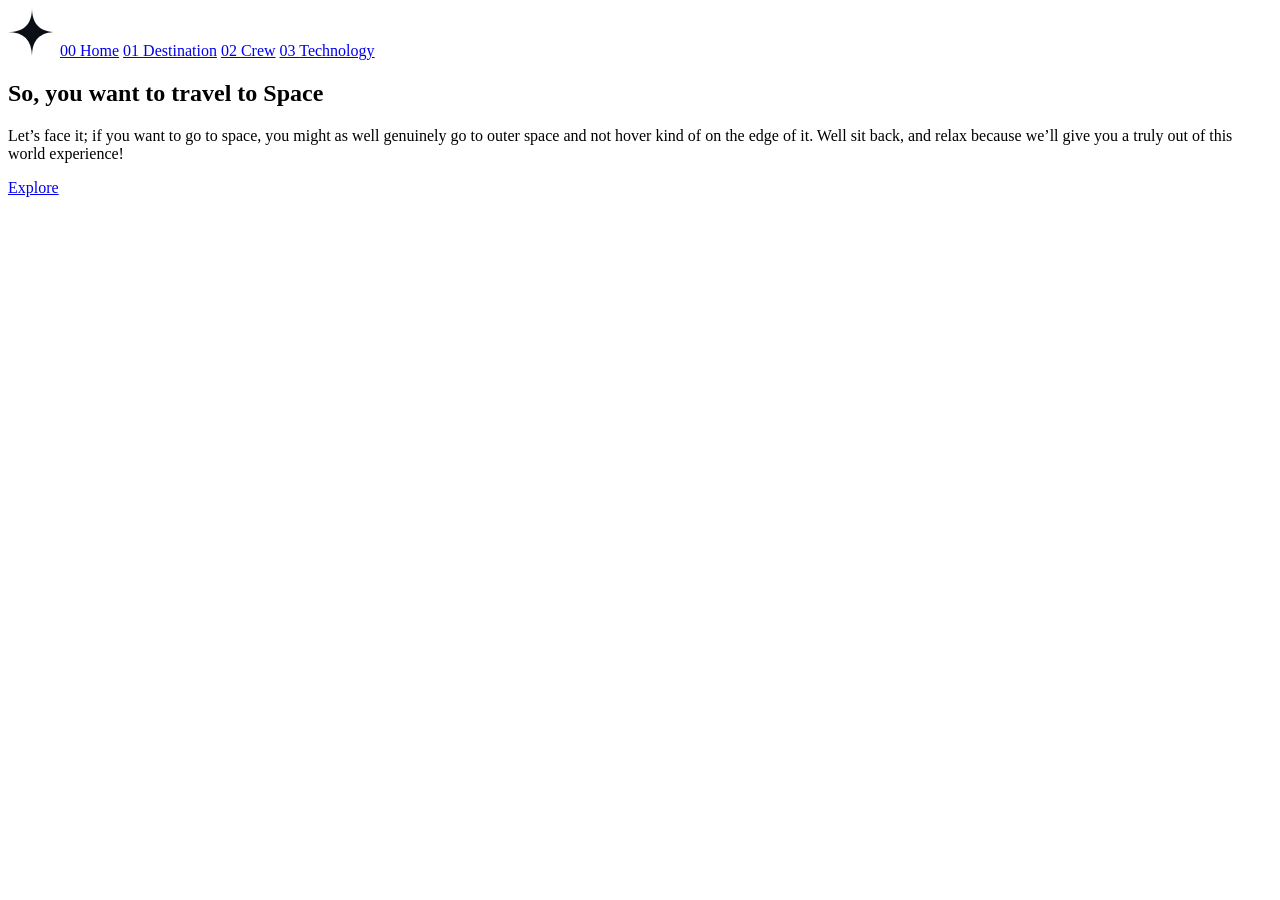
==== index.html @ 01c4b9cb "Initial commit" ====
<!DOCTYPE html>
<html lang="fr">

<head>
    <meta charset="UTF-8">
    <meta name="viewport" content="width=device-width, initial-scale=1.0">
    <title>Space</title>
    <link rel="stylesheet" href="style.css">
</head>

<body>

    <section>

        <nav>
            <a href="index.html"><img src="Assets/space-tourism-website-main/starter-code/assets/shared/logo.svg"
                    alt=""></a>

            <a href="index.html"><span>00 </span>Home</a>
            <a href="page2.html"><span>01 </span>Destination</a>
            <a href="page3.html"><span>02 </span>Crew</a>
            <a href="page4.html"><span>03 </span>Technology</a>
        </nav>

    </section>

    <section>
        
        <div>
            <h1>So, you want to travel to <span>Space</span></h1>
            <p>Let’s face it; if you want to go to space, you might as well genuinely go to outer space and not hover
                kind
                of on the edge of it. Well sit back, and relax because we’ll give you a truly out of this world
                experience!
            </p>

        </div>

    </section>

    <a href="page2.html">Explore</a>

</body>

</html>
---- style.css ----
body {
    
}
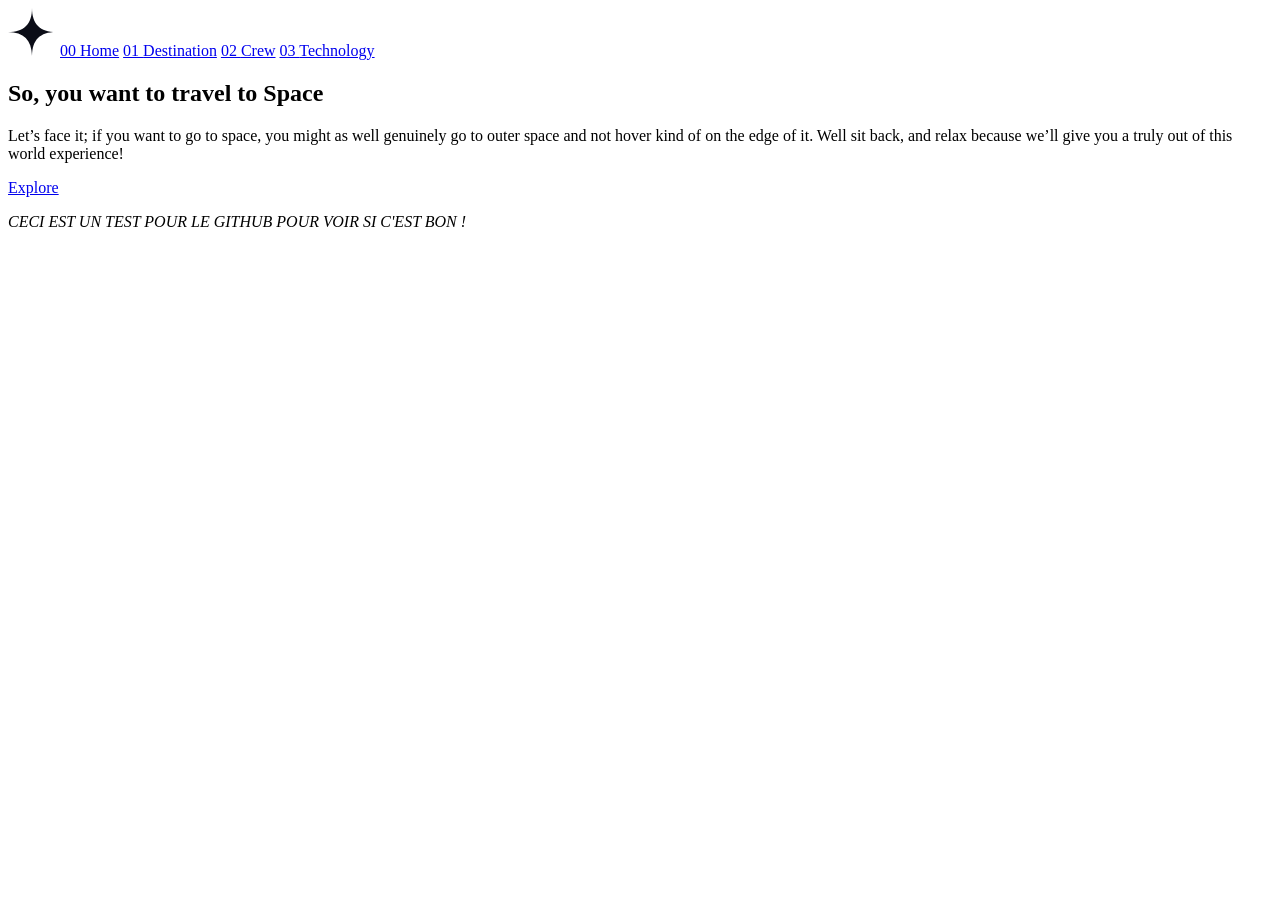
==== commit f329a868: "Test commit" ====
--- a/index.html
+++ b/index.html
@@ -40,6 +40,8 @@
 
     <a href="page2.html">Explore</a>
 
+    <p><em>CECI EST UN TEST POUR LE GITHUB POUR VOIR SI C'EST BON !</em></p>
+
 </body>
 
 </html>
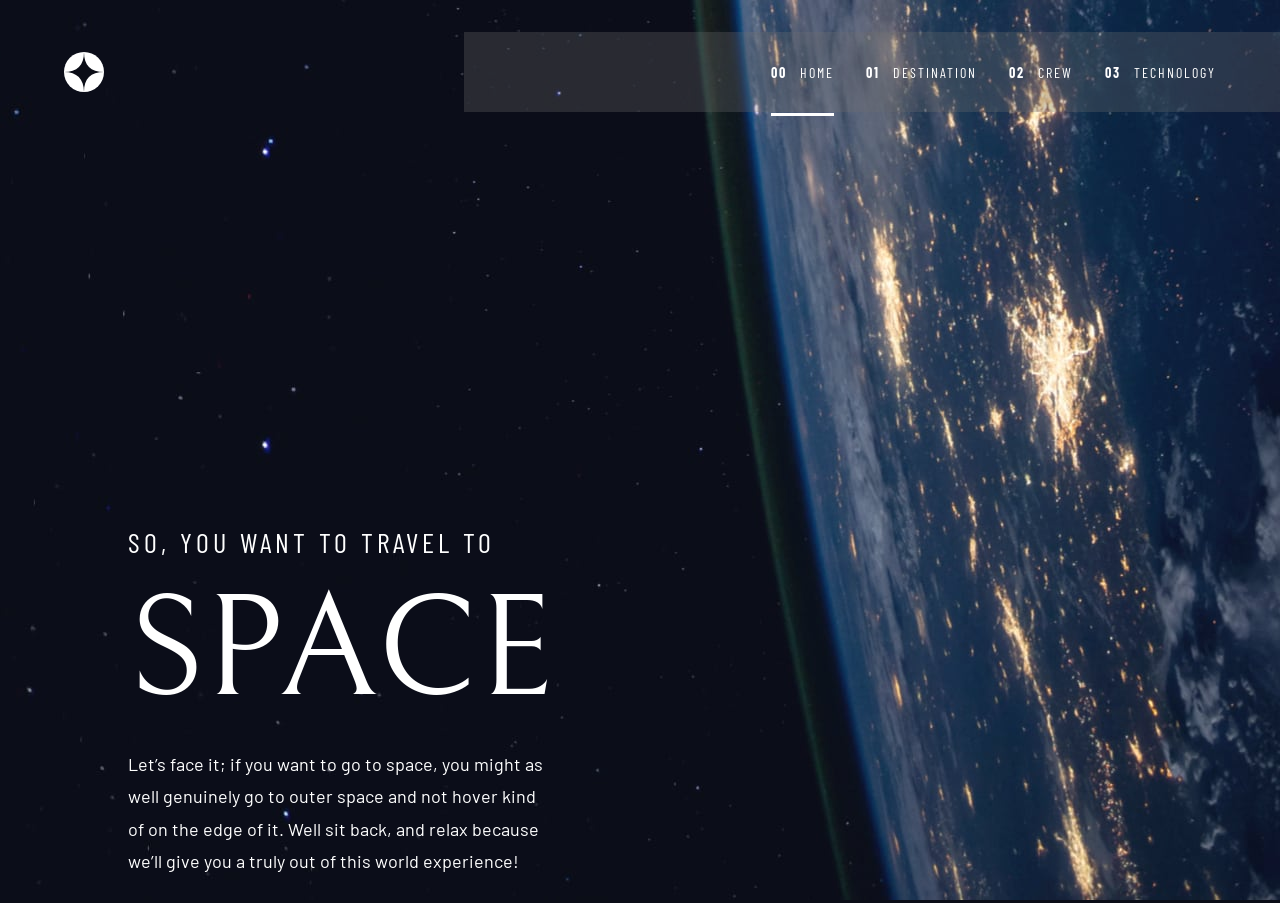
==== commit c2686731: "Finish Desktop" ====
--- a/index.html
+++ b/index.html
@@ -5,42 +5,47 @@
     <meta charset="UTF-8">
     <meta name="viewport" content="width=device-width, initial-scale=1.0">
     <title>Space</title>
-    <link rel="stylesheet" href="style.css">
+    <link rel="stylesheet" href="Assets/css/reset.css">
+    <link rel="stylesheet" href="Assets/css/style.css">
+    <link rel="preconnect" href="https://fonts.googleapis.com">
+    <link rel="preconnect" href="https://fonts.gstatic.com" crossorigin>
+    <link
+        href="https://fonts.googleapis.com/css2?family=Barlow+Condensed:ital,wght@0,100;0,200;0,300;0,400;0,500;0,600;0,700;0,800;0,900;1,100;1,200;1,300;1,400;1,500;1,600;1,700;1,800;1,900&family=Barlow:ital,wght@0,100;0,200;0,300;0,400;0,500;0,600;0,700;0,800;0,900;1,100;1,200;1,300;1,400;1,500;1,600;1,700;1,800;1,900&family=Bellefair&display=swap"
+        rel="stylesheet">
 </head>
 
-<body>
+<body class="home">
 
-    <section>
+    <header>
+        <nav class="main-nav">
+            <a href="index.html" class="logo"><img
+                    src="Assets/space-tourism/space-tourism-website-main/starter-code/assets/shared/logo.svg"
+                    alt="Logo Space Tourism"></a>
 
-        <nav>
-            <a href="index.html"><img src="Assets/space-tourism-website-main/starter-code/assets/shared/logo.svg"
-                    alt=""></a>
+            <ul class="nav-menu">
+                <li><a href="index.html" class="active"><span>00 </span>Home</a></li>
+                <li><a href="destination-moon.html"><span>01 </span>Destination</a></li>
+                <li><a href="crew-douglas.html"><span>02 </span>Crew</a></li>
+                <li><a href="technology-launch.html"><span>03 </span>Technology</a></li>
+            </ul>
+        </nav>
+    </header>
 
-            <a href="index.html"><span>00 </span>Home</a>
-            <a href="page2.html"><span>01 </span>Destination</a>
-            <a href="page3.html"><span>02 </span>Crew</a>
-            <a href="page4.html"><span>03 </span>Technology</a>
-        </nav>
+    <main class="home-main">
+        <section class="home-intro">
+            <div class="home-text">
+                <p>So, you want to travel to</p>
+                <h1>Space</h1>
+                <p>Let’s face it; if you want to go to space, you might as well genuinely go to outer space and not
+                    hover kind of on the edge of it. Well sit back, and relax because we’ll give you a truly out of this
+                    world experience!
+                </p>
+            </div>
 
-    </section>
+            <a href="destination-moon.html" class="explore-btn">Explore</a>
+        </section>
+    </main>
 
-    <section>
-        
-        <div>
-            <h1>So, you want to travel to <span>Space</span></h1>
-            <p>Let’s face it; if you want to go to space, you might as well genuinely go to outer space and not hover
-                kind
-                of on the edge of it. Well sit back, and relax because we’ll give you a truly out of this world
-                experience!
-            </p>
-
-        </div>
-
-    </section>
-
-    <a href="page2.html">Explore</a>
-
-    <p><em>CECI EST UN TEST POUR LE GITHUB POUR VOIR SI C'EST BON !</em></p>
 
 </body>
 
--- a/Assets/css/style.css
+++ b/Assets/css/style.css
@@ -0,0 +1,421 @@
+:root {
+    --color-dark: #0b0d17;
+    --color-light: #d0d6f9;
+    --color-white: #ffffff;
+}
+
+body {
+    min-height: 100vh;
+    background-color: var(--color-dark);
+    color: var(--color-white);
+    font-family: "Barlow", sans-serif;
+}
+
+img {
+    display: block;
+    max-width: 100%;
+}
+
+a {
+    color: inherit;
+    text-decoration: none;
+}
+
+ul {
+    list-style: none;
+}
+
+.home {
+    min-height: 100vh;
+    background-image: url("../space-tourism/space-tourism-website-main/starter-code/assets/home/background-home-desktop.jpg");
+    background-repeat: no-repeat;
+    background-size: cover;
+    background-position: center;
+}
+
+header {
+    padding-top: 2rem;
+}
+
+.main-nav {
+    display: flex;
+    align-items: center;
+    justify-content: space-between;
+}
+
+.logo img {
+    width: 40px;
+    height: 40px;
+    margin-left: 64px;
+}
+
+.nav-menu {
+    display: flex;
+    justify-content: flex-end;
+    align-items: center;
+    padding: 2rem 4rem 2rem 3rem;
+    background: rgba(110, 110, 110, 0.3);
+    gap: 2rem;
+    font-family: "Barlow Condensed", sans-serif;
+    font-size: 16px;
+    width: 704px;
+}
+
+.nav-menu a {
+    font-size: 0.875rem;
+    text-transform: uppercase;
+    letter-spacing: 2px;
+}
+
+.nav-menu a span {
+    font-weight: 700;
+    margin-right: 0.5rem;
+}
+
+.nav-menu a.active {
+    padding-bottom: 2rem;
+    border-bottom: 3px solid white;
+}
+
+.home-main {
+    padding: 26rem 8rem 0;
+}
+
+.home-intro {
+    display: flex;
+    justify-content: flex-start;
+    align-items: center;
+    gap: 48rem;
+}
+
+.home-text {
+    width: 450px;
+}
+
+.home-text p:first-child {
+    font-family: "Barlow Condensed", sans-serif;
+    font-size: 28px;
+    margin-bottom: 1.5rem;
+    letter-spacing: 4px;
+    text-transform: uppercase;
+}
+
+.home-text p:last-child {
+    font-family: "Barlow", sans-serif;
+    font-size: 18px;
+    line-height: 1.8;
+}
+
+.home-text h1 {
+    font-family: "Bellefair", serif;
+    font-size: 144px;
+    font-weight: 400;
+    text-transform: uppercase;
+    margin: 0 0 24px 0;
+}
+
+.explore-btn {
+    display: flex;
+    justify-content: center;
+    align-items: center;
+    width: 272px;
+    height: 272px;
+    border-radius: 50%;
+    background-color: white;
+    color: black;
+    font-family: "Bellefair", serif;
+    font-size: 32px;
+    position: relative;
+    z-index: 1;
+}
+
+.explore-btn::after {
+    content: "";
+    position: absolute;
+    width: 400px;
+    height: 400px;
+    border-radius: 50%;
+    background: rgba(255, 255, 255, 0.12);
+    opacity: 0;
+    transition: opacity 0.3s ease;
+    z-index: -1;
+}
+
+.explore-btn:hover::after {
+    opacity: 1;
+}
+
+/* Destination */
+
+.destination {
+    min-height: 100vh;
+    background-image: url("../space-tourism/space-tourism-website-main/starter-code/assets/destination/background-destination-desktop.jpg");
+    background-repeat: no-repeat;
+    background-size: cover;
+    background-position: center;
+}
+
+.destination-main {
+    padding: 6rem 8rem;
+}
+
+.destination-section h1 {
+    font-family: "Barlow Condensed", sans-serif;
+    font-size: 28px;
+    text-transform: uppercase;
+    letter-spacing: 4px;
+    margin-bottom: 4rem;
+}
+
+.destination-section h1 span {
+    opacity: 0.4;
+    margin-right: 1rem;
+}
+
+.destination-content {
+    display: flex;
+    align-items: center;
+    gap: 15rem;
+    margin-top: 10rem;
+}
+
+.destination-image img {
+    width: 445px;
+}
+
+.destination-text {
+    width: 445px;
+}
+
+.destination-nav {
+    display: flex;
+    gap: 2rem;
+    margin-bottom: 2.5rem;
+}
+
+.destination-nav a {
+    font-family: "Barlow Condensed", sans-serif;
+    font-size: 16px;
+    text-transform: uppercase;
+    letter-spacing: 2px;
+    padding-bottom: 0.75rem;
+}
+
+.destination-nav a.active-planet {
+    border-bottom: 3px solid white;
+}
+
+.destination-text h2 {
+    font-family: "Bellefair", serif;
+    font-size: 100px;
+    font-weight: 400;
+    text-transform: uppercase;
+    margin-bottom: 1rem;
+}
+
+.destination-text>p {
+    font-family: "Barlow", sans-serif;
+    font-size: 18px;
+    line-height: 1.8;
+    color: var(--color-light);
+    margin-bottom: 2.5rem;
+}
+
+.destination-infos {
+    display: flex;
+    gap: 4rem;
+    padding-top: 2rem;
+    border-top: 1px solid rgba(255, 255, 255, 0.2);
+}
+
+.destination-infos div p:first-child {
+    font-family: "Barlow Condensed", sans-serif;
+    font-size: 14px;
+    text-transform: uppercase;
+    letter-spacing: 2px;
+    color: var(--color-light);
+    margin-bottom: 0.75rem;
+}
+
+.destination-infos div p:last-child {
+    font-family: "Bellefair", serif;
+    font-size: 28px;
+    text-transform: uppercase;
+}
+
+/* Crew */
+
+.crew {
+    min-height: 100vh;
+    background-image: url("../space-tourism/space-tourism-website-main/starter-code/assets/crew/background-crew-desktop.jpg");
+    background-repeat: no-repeat;
+    background-size: cover;
+    background-position: center;
+}
+
+.crew-main {
+    padding: 6rem 8rem 0;
+}
+
+.crew-section h1 {
+    font-family: "Barlow Condensed", sans-serif;
+    font-size: 28px;
+    text-transform: uppercase;
+    letter-spacing: 4px;
+    margin-bottom: 4rem;
+}
+
+.crew-section h1 span {
+    opacity: 0.4;
+    margin-right: 1rem;
+}
+
+.crew-content {
+    display: flex;
+    align-items: end;
+    justify-content: space-between;
+}
+
+.crew-text {
+    width: 540px;
+    min-height: 640px;
+    display: flex;
+    flex-direction: column;
+}
+
+.crew-nav {
+    display: flex;
+    gap: 1.5rem;
+    margin-top: auto;
+}
+
+.crew-nav a {
+    font-size: 2rem;
+    opacity: 0.4;
+}
+
+.crew-nav a.active-crew {
+    opacity: 1;
+}
+
+.crew-role {
+    font-family: "Bellefair", serif;
+    font-size: 32px;
+    text-transform: uppercase;
+    opacity: 0.5;
+    margin-bottom: 1rem;
+    margin-top: 10rem;
+}
+
+.crew-text h2 {
+    font-family: "Bellefair", serif;
+    font-size: 56px;
+    font-weight: 400;
+    text-transform: uppercase;
+    margin-bottom: 1.5rem;
+}
+
+.crew-description {
+    font-family: "Barlow", sans-serif;
+    font-size: 18px;
+    line-height: 1.8;
+    color: var(--color-light);
+}
+
+.crew-image img {
+    height: 600px;
+}
+
+/* Technology */
+
+.technology {
+    min-height: 100vh;
+    background-image: url("../space-tourism/space-tourism-website-main/starter-code/assets/technology/background-technology-desktop.jpg");
+    background-repeat: no-repeat;
+    background-size: cover;
+    background-position: center;
+}
+
+.technology-main {
+    padding: 6rem 0 0 8rem;
+}
+
+.technology-section h1 {
+    font-family: "Barlow Condensed", sans-serif;
+    font-size: 28px;
+    text-transform: uppercase;
+    letter-spacing: 4px;
+    margin-bottom: 4rem;
+}
+
+.technology-section h1 span {
+    opacity: 0.4;
+    margin-right: 1rem;
+}
+
+.technology-content {
+    display: flex;
+    align-items: center;
+    gap: 4rem;
+}
+
+.technology-nav {
+    display: flex;
+    flex-direction: column;
+    gap: 2rem;
+}
+
+.technology-nav a {
+    width: 80px;
+    height: 80px;
+    border: 1px solid rgba(255, 255, 255, 0.3);
+    border-radius: 50%;
+    display: flex;
+    justify-content: center;
+    align-items: center;
+    font-family: "Bellefair", serif;
+    font-size: 32px;
+}
+
+.technology-nav a.active-technology {
+    background-color: white;
+    color: black;
+}
+
+.technology-text {
+    width: 490px;
+}
+
+.technology-subtitle {
+    font-family: "Barlow Condensed", sans-serif;
+    font-size: 16px;
+    text-transform: uppercase;
+    letter-spacing: 2px;
+    color: var(--color-light);
+    margin-bottom: 1rem;
+}
+
+.technology-text h2 {
+    font-family: "Bellefair", serif;
+    font-size: 56px;
+    font-weight: 400;
+    text-transform: uppercase;
+    margin-bottom: 1.5rem;
+}
+
+.technology-description {
+    font-family: "Barlow", sans-serif;
+    font-size: 18px;
+    line-height: 1.8;
+    color: var(--color-light);
+}
+
+.technology-image {
+    margin-left: auto;
+}
+
+.technology-image img {
+    width: 600px;
+    height: auto;
+    display: block;
+}
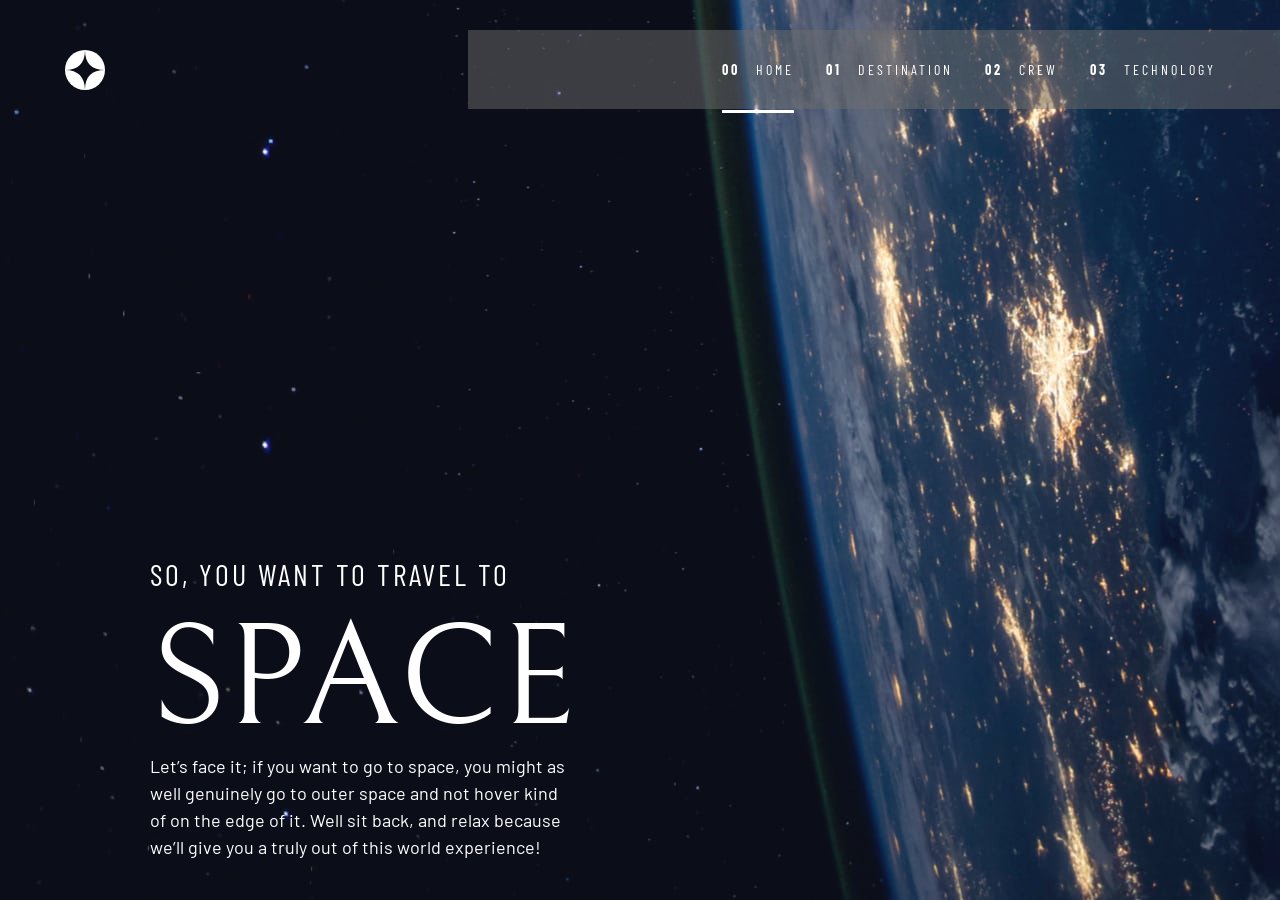
==== commit 7bca4453: "EndOfProject" ====
--- a/index.html
+++ b/index.html
@@ -22,6 +22,24 @@
                     src="Assets/space-tourism/space-tourism-website-main/starter-code/assets/shared/logo.svg"
                     alt="Logo Space Tourism"></a>
 
+            <bouton class="burger-bouton">
+                <img src="Assets/space-tourism/space-tourism-website-main/starter-code/assets/shared/icon-hamburger.svg"
+                    alt="">
+            </bouton>
+            <div class="mobile-menu">
+                <bouton class="close-bouton">
+                    <img src="Assets/space-tourism/space-tourism-website-main/starter-code/assets/shared/icon-close.svg"
+                        alt="">
+                </bouton>
+
+                <ul class="mobile-nav-menu">
+                    <li><a href="index.html" class="active"><span>00 </span>Home</a></li>
+                    <li><a href="destination-moon.html"><span>01 </span>Destination</a></li>
+                    <li><a href="crew-douglas.html"><span>02 </span>Crew</a></li>
+                    <li><a href="technology-launch.html"><span>03 </span>Technology</a></li>
+                </ul>
+            </div>
+
             <ul class="nav-menu">
                 <li><a href="index.html" class="active"><span>00 </span>Home</a></li>
                 <li><a href="destination-moon.html"><span>01 </span>Destination</a></li>
@@ -34,18 +52,32 @@
     <main class="home-main">
         <section class="home-intro">
             <div class="home-text">
-                <p>So, you want to travel to</p>
+                <p class="home-title">So, you want to travel to</p>
                 <h1>Space</h1>
-                <p>Let’s face it; if you want to go to space, you might as well genuinely go to outer space and not
+                <p class="home-description">Let’s face it; if you want to go to space, you might as well genuinely go to
+                    outer space and not
                     hover kind of on the edge of it. Well sit back, and relax because we’ll give you a truly out of this
                     world experience!
                 </p>
             </div>
 
-            <a href="destination-moon.html" class="explore-btn">Explore</a>
+            <a href="destination-moon.html" class="explore-bouton">Explore</a>
         </section>
     </main>
 
+    <script>
+        const burgerBouton = document.querySelector(".burger-bouton");
+        const closeBouton = document.querySelector(".close-bouton");
+        const mobileMenu = document.querySelector(".mobile-menu");
+
+        burgerBouton.addEventListener("click", function () {
+            mobileMenu.classList.add("open");
+        });
+
+        closeBouton.addEventListener("click", function () {
+            mobileMenu.classList.remove("open");
+        });
+    </script>
 
 </body>
 
--- a/Assets/css/style.css
+++ b/Assets/css/style.css
@@ -1,13 +1,7 @@
-:root {
-    --color-dark: #0b0d17;
-    --color-light: #d0d6f9;
-    --color-white: #ffffff;
-}
-
 body {
     min-height: 100vh;
-    background-color: var(--color-dark);
-    color: var(--color-white);
+    background-color: black;
+    color: white;
     font-family: "Barlow", sans-serif;
 }
 
@@ -34,7 +28,7 @@
 }
 
 header {
-    padding-top: 2rem;
+    padding-top: 30px;
 }
 
 .main-nav {
@@ -46,7 +40,7 @@
 .logo img {
     width: 40px;
     height: 40px;
-    margin-left: 64px;
+    margin-left: 65px;
 }
 
 .nav-menu {
@@ -54,22 +48,22 @@
     justify-content: flex-end;
     align-items: center;
     padding: 2rem 4rem 2rem 3rem;
-    background: rgba(110, 110, 110, 0.3);
+    background: rgba(110, 110, 110, 0.5);
     gap: 2rem;
     font-family: "Barlow Condensed", sans-serif;
-    font-size: 16px;
-    width: 704px;
+    font-size: 15px;
+    width: 700px;
 }
 
 .nav-menu a {
-    font-size: 0.875rem;
-    text-transform: uppercase;
-    letter-spacing: 2px;
+    font-size: 14px;
+    text-transform: uppercase;
+    letter-spacing: 3px;
 }
 
 .nav-menu a span {
-    font-weight: 700;
-    margin-right: 0.5rem;
+    font-weight: bold;
+    margin-right: 10px;
 }
 
 .nav-menu a.active {
@@ -78,71 +72,56 @@
 }
 
 .home-main {
-    padding: 26rem 8rem 0;
+    padding-top: 450px;
+    padding-left: 150px;
 }
 
 .home-intro {
     display: flex;
     justify-content: flex-start;
     align-items: center;
-    gap: 48rem;
+    gap: 800px;
 }
 
 .home-text {
     width: 450px;
 }
 
-.home-text p:first-child {
+.home-title {
     font-family: "Barlow Condensed", sans-serif;
-    font-size: 28px;
-    margin-bottom: 1.5rem;
-    letter-spacing: 4px;
-    text-transform: uppercase;
-}
-
-.home-text p:last-child {
+    font-size: 30px;
+    margin-bottom: 20px;
+    letter-spacing: 3px;
+    text-transform: uppercase;
+}
+
+.home-description {
     font-family: "Barlow", sans-serif;
     font-size: 18px;
-    line-height: 1.8;
+    line-height: 1.5;
 }
 
 .home-text h1 {
     font-family: "Bellefair", serif;
     font-size: 144px;
-    font-weight: 400;
-    text-transform: uppercase;
-    margin: 0 0 24px 0;
-}
-
-.explore-btn {
+    text-transform: uppercase;
+}
+
+.explore-bouton {
     display: flex;
     justify-content: center;
     align-items: center;
-    width: 272px;
-    height: 272px;
+    width: 300px;
+    height: 300px;
     border-radius: 50%;
     background-color: white;
     color: black;
     font-family: "Bellefair", serif;
-    font-size: 32px;
-    position: relative;
-    z-index: 1;
-}
-
-.explore-btn::after {
-    content: "";
-    position: absolute;
-    width: 400px;
-    height: 400px;
-    border-radius: 50%;
-    background: rgba(255, 255, 255, 0.12);
-    opacity: 0;
-    transition: opacity 0.3s ease;
-    z-index: -1;
-}
-
-.explore-btn:hover::after {
-    opacity: 1;
+    font-size: 35px;
+}
+
+.explore-bouton:hover {
+    box-shadow: 0 0 0 80px rgba(255, 255, 255, 0.12);
 }
 
 /* Destination */
@@ -156,90 +135,84 @@
 }
 
 .destination-main {
-    padding: 6rem 8rem;
+    padding-top: 100px;
+    padding-left: 150px;
 }
 
 .destination-section h1 {
     font-family: "Barlow Condensed", sans-serif;
-    font-size: 28px;
-    text-transform: uppercase;
-    letter-spacing: 4px;
-    margin-bottom: 4rem;
+    font-size: 30px;
+    text-transform: uppercase;
+    letter-spacing: 3px;
 }
 
 .destination-section h1 span {
-    opacity: 0.4;
-    margin-right: 1rem;
+    opacity: 0.5;
+    margin-right: 20px;
 }
 
 .destination-content {
     display: flex;
     align-items: center;
-    gap: 15rem;
-    margin-top: 10rem;
+    gap: 250px;
+    margin-top: 150px;
 }
 
 .destination-image img {
-    width: 445px;
+    width: 450px;
 }
 
 .destination-text {
-    width: 445px;
+    width: 450px;
 }
 
 .destination-nav {
     display: flex;
-    gap: 2rem;
-    margin-bottom: 2.5rem;
+    gap: 30px;
 }
 
 .destination-nav a {
     font-family: "Barlow Condensed", sans-serif;
     font-size: 16px;
     text-transform: uppercase;
-    letter-spacing: 2px;
-    padding-bottom: 0.75rem;
+    letter-spacing: 3px;
+    margin-bottom: 20px;
 }
 
 .destination-nav a.active-planet {
     border-bottom: 3px solid white;
+    padding-bottom: 5px;
 }
 
 .destination-text h2 {
     font-family: "Bellefair", serif;
     font-size: 100px;
-    font-weight: 400;
-    text-transform: uppercase;
-    margin-bottom: 1rem;
+    text-transform: uppercase;
 }
 
 .destination-text>p {
-    font-family: "Barlow", sans-serif;
     font-size: 18px;
-    line-height: 1.8;
-    color: var(--color-light);
-    margin-bottom: 2.5rem;
+    line-height: 1.5;
+    margin-bottom: 30px;
 }
 
 .destination-infos {
     display: flex;
-    gap: 4rem;
-    padding-top: 2rem;
-    border-top: 1px solid rgba(255, 255, 255, 0.2);
-}
-
-.destination-infos div p:first-child {
+    gap: 80px;
+    padding-top: 30px;
+    border-top: 1px solid rgba(255, 255, 255, 0.5);
+}
+
+.info-title {
     font-family: "Barlow Condensed", sans-serif;
-    font-size: 14px;
-    text-transform: uppercase;
-    letter-spacing: 2px;
-    color: var(--color-light);
-    margin-bottom: 0.75rem;
-}
-
-.destination-infos div p:last-child {
+    font-size: 20px;
+    text-transform: uppercase;
+    margin-bottom: 10px;
+}
+
+.info-value {
     font-family: "Bellefair", serif;
-    font-size: 28px;
+    font-size: 30px;
     text-transform: uppercase;
 }
 
@@ -254,20 +227,22 @@
 }
 
 .crew-main {
-    padding: 6rem 8rem 0;
+    padding-left: 100px;
+    padding-right: 100px;
+    padding-top: 50px;
 }
 
 .crew-section h1 {
     font-family: "Barlow Condensed", sans-serif;
-    font-size: 28px;
-    text-transform: uppercase;
-    letter-spacing: 4px;
-    margin-bottom: 4rem;
+    font-size: 30px;
+    text-transform: uppercase;
+    letter-spacing: 3px;
+    margin-bottom: 60px;
 }
 
 .crew-section h1 span {
-    opacity: 0.4;
-    margin-right: 1rem;
+    opacity: 0.5;
+    margin-right: 20px;
 }
 
 .crew-content {
@@ -277,25 +252,11 @@
 }
 
 .crew-text {
-    width: 540px;
-    min-height: 640px;
+    width: 550px;
+    min-height: 650px;
     display: flex;
     flex-direction: column;
-}
-
-.crew-nav {
-    display: flex;
-    gap: 1.5rem;
-    margin-top: auto;
-}
-
-.crew-nav a {
-    font-size: 2rem;
-    opacity: 0.4;
-}
-
-.crew-nav a.active-crew {
-    opacity: 1;
+    justify-content: center;
 }
 
 .crew-role {
@@ -303,23 +264,34 @@
     font-size: 32px;
     text-transform: uppercase;
     opacity: 0.5;
-    margin-bottom: 1rem;
-    margin-top: 10rem;
+    margin-bottom: 10px;
+    margin-top: 120px;
+}
+
+.crew-nav {
+    display: flex;
+    gap: 30px;
+    margin-top: auto;
+}
+
+.crew-nav a {
+    opacity: 0.1;
+    font-size: 40px;
+}
+
+.crew-nav a.active-crew {
+    opacity: 1;
 }
 
 .crew-text h2 {
     font-family: "Bellefair", serif;
-    font-size: 56px;
-    font-weight: 400;
-    text-transform: uppercase;
-    margin-bottom: 1.5rem;
+    font-size: 55px;
+    text-transform: uppercase;
+    margin-bottom: 30px;
 }
 
 .crew-description {
-    font-family: "Barlow", sans-serif;
-    font-size: 18px;
-    line-height: 1.8;
-    color: var(--color-light);
+    font-size: 20px;
 }
 
 .crew-image img {
@@ -337,43 +309,44 @@
 }
 
 .technology-main {
-    padding: 6rem 0 0 8rem;
+    padding-left: 80px;
+    padding-top: 120px;
 }
 
 .technology-section h1 {
     font-family: "Barlow Condensed", sans-serif;
-    font-size: 28px;
-    text-transform: uppercase;
-    letter-spacing: 4px;
-    margin-bottom: 4rem;
+    font-size: 30px;
+    text-transform: uppercase;
+    letter-spacing: 3px;
+    margin-bottom: 50px;
 }
 
 .technology-section h1 span {
-    opacity: 0.4;
-    margin-right: 1rem;
+    opacity: 0.5;
+    margin-right: 20px;
 }
 
 .technology-content {
     display: flex;
     align-items: center;
-    gap: 4rem;
+    gap: 80px;
 }
 
 .technology-nav {
     display: flex;
     flex-direction: column;
-    gap: 2rem;
+    gap: 40px;
 }
 
 .technology-nav a {
+    display: flex;
+    font-family: "Bellefair", serif;
     width: 80px;
     height: 80px;
     border: 1px solid rgba(255, 255, 255, 0.3);
     border-radius: 50%;
-    display: flex;
     justify-content: center;
     align-items: center;
-    font-family: "Bellefair", serif;
     font-size: 32px;
 }
 
@@ -388,34 +361,626 @@
 
 .technology-subtitle {
     font-family: "Barlow Condensed", sans-serif;
-    font-size: 16px;
-    text-transform: uppercase;
-    letter-spacing: 2px;
-    color: var(--color-light);
-    margin-bottom: 1rem;
+    font-size: 20px;
+    text-transform: uppercase;
+    letter-spacing: 3px;
+    margin-bottom: 20px;
 }
 
 .technology-text h2 {
     font-family: "Bellefair", serif;
     font-size: 56px;
-    font-weight: 400;
-    text-transform: uppercase;
-    margin-bottom: 1.5rem;
+    text-transform: uppercase;
+    margin-bottom: 30px;
 }
 
 .technology-description {
     font-family: "Barlow", sans-serif;
-    font-size: 18px;
-    line-height: 1.8;
-    color: var(--color-light);
+    font-size: 20px;
+    line-height: 1.5;
 }
 
 .technology-image {
-    margin-left: auto;
-}
-
-.technology-image img {
-    width: 600px;
-    height: auto;
-    display: block;
+    margin-left: 600px;
+}
+
+/* Burger Menu */
+
+.burger-bouton,
+.close-bouton,
+.mobile-menu {
+    display: none;
+}
+
+/* Tablette */
+
+@media (max-width: 750px) {
+
+    header {
+        padding-top: 0;
+    }
+
+    .main-nav {
+        align-items: stretch;
+    }
+
+    .logo img {
+        margin-left: 40px;
+        margin-top: 24px;
+    }
+
+    .nav-menu {
+        width: 300px;
+        padding: 24px 32px;
+        gap: 20px;
+    }
+
+    .nav-menu a {
+        font-size: 12px;
+        letter-spacing: 2px;
+        padding-bottom: 24px;
+    }
+
+    .nav-menu a span {
+        display: none;
+    }
+
+    .home {
+        background-image: url("../space-tourism/space-tourism-website-main/starter-code/assets/home/background-home-tablet.jpg");
+    }
+
+    .home-main {
+        padding-top: 120px;
+        padding-bottom: 1px;
+    }
+
+    .home-intro {
+        flex-direction: column;
+        align-items: center;
+        gap: 80px;
+        text-align: center;
+    }
+
+    .home-text {
+        width: 520px;
+    }
+
+    .home-title {
+        font-size: 20px;
+        letter-spacing: 3px;
+    }
+
+    .home-text h1 {
+        font-size: 120px;
+    }
+
+    .home-description {
+        font-size: 16px;
+        line-height: 1.8;
+    }
+
+    .explore-bouton {
+        width: 240px;
+        height: 240px;
+        font-size: 28px;
+    }
+
+    .explore-bouton:hover {
+        box-shadow: 0 0 0 60px rgba(255, 255, 255, 0.12);
+    }
+
+    /* Destination */
+
+    .destination {
+        background-image: url("../space-tourism/space-tourism-website-main/starter-code/assets/destination/background-destination-tablet.jpg");
+    }
+
+    .destination-main {
+        padding-top: 50px;
+        padding-right: 50px;
+        padding-left: 50px;
+    }
+
+    .destination-section h1 {
+        font-size: 20px;
+        margin-bottom: 40px;
+    }
+
+    .destination-content {
+        flex-direction: column;
+        gap: 50px;
+        margin-top: 50px;
+        text-align: center;
+    }
+
+    .destination-image img {
+        width: 300px;
+    }
+
+    .destination-text {
+        width: 520px;
+    }
+
+    .destination-nav {
+        justify-content: center;
+        gap: 24px;
+    }
+
+    .destination-text h2 {
+        font-size: 80px;
+    }
+
+    .destination-text>p {
+        font-size: 16px;
+        line-height: 1.8;
+    }
+
+    .destination-infos {
+        justify-content: center;
+        gap: 60px;
+    }
+
+    .info-title {
+        font-size: 16px;
+    }
+
+    .info-value {
+        font-size: 28px;
+    }
+
+    /* Crew */
+
+    .crew {
+        background-image: url("../space-tourism/space-tourism-website-main/starter-code/assets/crew/background-crew-tablet.jpg");
+    }
+
+    .crew-section h1 {
+        font-size: 20px;
+        margin-bottom: 40px;
+    }
+
+    .crew-content {
+        flex-direction: column;
+        align-items: center;
+        text-align: center;
+    }
+
+    .crew-text {
+        width: 520px;
+        min-height: auto;
+        justify-content: flex-start;
+    }
+
+    .crew-role {
+        font-size: 24px;
+        margin-top: 0;
+    }
+
+    .crew-text h2 {
+        font-size: 40px;
+        margin-bottom: 20px;
+    }
+
+    .crew-description {
+        font-size: 16px;
+        line-height: 1.7;
+    }
+
+    .crew-nav {
+        justify-content: center;
+        gap: 20px;
+        margin-top: 30px;
+        margin-bottom: 40px;
+    }
+
+    .crew-nav a {
+        font-size: 30px;
+    }
+
+    .crew-image img {
+        height: 460px;
+    }
+
+    /* Technology */
+
+    .technology {
+        background-image: url("../space-tourism/space-tourism-website-main/starter-code/assets/technology/background-technology-tablet.jpg");
+    }
+
+    .technology-main {
+        padding-top: 40px;
+        padding-right: 60px;
+    }
+
+    .technology-section h1 {
+        font-size: 20px;
+        margin-bottom: 40px;
+        padding-left: 40px;
+    }
+
+    .technology-content {
+        flex-direction: column;
+        gap: 40px;
+    }
+
+    .technology-image {
+        order: 1;
+        margin-left: 0;
+        width: 100%;
+    }
+
+    .technology-image img {
+        width: 100%;
+        height: 320px;
+        object-fit: cover;
+    }
+
+    .technology-nav {
+        order: 2;
+        flex-direction: row;
+        gap: 20px;
+    }
+
+    .technology-nav a {
+        width: 60px;
+        height: 60px;
+        font-size: 24px;
+    }
+
+    .technology-text {
+        order: 3;
+        width: 520px;
+        text-align: center;
+    }
+
+    .technology-subtitle {
+        font-size: 16px;
+        margin-bottom: 16px;
+    }
+
+    .technology-text h2 {
+        font-size: 40px;
+        margin-bottom: 20px;
+    }
+
+    .technology-description {
+        font-size: 16px;
+        line-height: 1.7;
+    }
+}
+
+/* Mobile */
+
+@media (max-width: 375px) {
+
+    header {
+        padding-top: 24px;
+    }
+
+    .main-nav {
+        align-items: center;
+    }
+
+    .logo img {
+        margin-left: 24px;
+        margin-top: 0;
+    }
+
+    .nav-menu {
+        display: none;
+    }
+
+    .nav-menu a {
+        font-size: 7px;
+        letter-spacing: 1px;
+        padding-bottom: 16px;
+    }
+
+    .nav-menu a span {
+        display: none;
+    }
+
+    .home {
+        background-image: url("../space-tourism/space-tourism-website-main/starter-code/assets/home/background-home-mobile.jpg");
+    }
+
+    .home-main {
+        padding-top: 60px;
+        padding-right: 40px;
+        padding-left: 40px;
+    }
+
+    .home-intro {
+        flex-direction: column;
+        align-items: center;
+        gap: 60px;
+        text-align: center;
+    }
+
+    .home-text {
+        width: 100%;
+    }
+
+    .home-title {
+        font-size: 16px;
+        letter-spacing: 2px;
+        margin-bottom: 16px;
+    }
+
+    .home-text h1 {
+        font-size: 80px;
+    }
+
+    .home-description {
+        font-size: 15px;
+        line-height: 1.7;
+    }
+
+    .explore-bouton {
+        width: 150px;
+        height: 150px;
+        font-size: 24px;
+    }
+
+    .explore-bouton:hover {
+        box-shadow: none;
+    }
+
+    /* Destination */
+
+    .destination {
+        background-image: url("../space-tourism/space-tourism-website-main/starter-code/assets/destination/background-destination-mobile.jpg");
+    }
+
+    .destination-section h1 {
+        font-size: 16px;
+        text-align: center;
+        margin-bottom: 30px;
+    }
+
+    .destination-content {
+        flex-direction: column;
+        gap: 32px;
+        margin-top: 20px;
+        text-align: center;
+    }
+
+    .destination-image img {
+        width: 170px;
+        margin: 0 auto;
+    }
+
+    .destination-text {
+        width: 100%;
+    }
+
+    .destination-nav {
+        justify-content: center;
+        gap: 16px;
+    }
+
+    .destination-nav a {
+        font-size: 14px;
+        letter-spacing: 2px;
+    }
+
+    .destination-text h2 {
+        font-size: 56px;
+    }
+
+    .destination-text>p {
+        font-size: 15px;
+        line-height: 1.7;
+    }
+
+    .destination-infos {
+        flex-direction: column;
+        gap: 24px;
+        text-align: center;
+    }
+
+    .info-title {
+        font-size: 14px;
+    }
+
+    .info-value {
+        font-size: 28px;
+    }
+
+    /* Crew */
+
+    .crew {
+        background-image: url("../space-tourism/space-tourism-website-main/starter-code/assets/crew/background-crew-mobile.jpg");
+    }
+
+    .crew-main {
+        padding-top: 30px;
+        padding-right: 30px;
+        padding-left: 30px;
+    }
+
+    .crew-section h1 {
+        font-size: 16px;
+        text-align: center;
+        margin-bottom: 30px;
+    }
+
+    .crew-content {
+        flex-direction: column;
+        align-items: center;
+        text-align: center;
+    }
+
+    .crew-text {
+        width: 100%;
+        min-height: auto;
+        order: 2;
+    }
+
+    .crew-role {
+        font-size: 18px;
+        margin-top: 0;
+    }
+
+    .crew-text h2 {
+        font-size: 32px;
+        margin-bottom: 16px;
+    }
+
+    .crew-description {
+        font-size: 15px;
+        line-height: 1.7;
+    }
+
+    .crew-nav {
+        justify-content: center;
+        gap: 16px;
+        margin-top: 24px;
+        margin-bottom: 24px;
+    }
+
+    .crew-nav a {
+        font-size: 28px;
+    }
+
+    .crew-image {
+        order: 1;
+        margin-bottom: 24px;
+    }
+
+    .crew-image img {
+        height: 280px;
+    }
+
+    /* Technology */
+
+    .technology {
+        background-image: url("../space-tourism/space-tourism-website-main/starter-code/assets/technology/background-technology-mobile.jpg");
+    }
+
+    .technology-main {
+        padding-top: 30px;
+        padding-right: 1px;
+        padding-left: 1px;
+    }
+
+    .technology-section h1 {
+        font-size: 16px;
+        text-align: center;
+        margin-bottom: 30px;
+        padding-left: 0;
+    }
+
+    .technology-content {
+        flex-direction: column;
+        gap: 30px;
+    }
+
+    .technology-image {
+        order: 1;
+        margin-left: 0;
+        width: 100%;
+    }
+
+    .technology-image img {
+        width: 100%;
+        height: 180px;
+        object-fit: cover;
+    }
+
+    .technology-nav {
+        order: 2;
+        flex-direction: row;
+        gap: 16px;
+    }
+
+    .technology-nav a {
+        width: 42px;
+        height: 42px;
+        font-size: 18px;
+    }
+
+    .technology-text {
+        order: 3;
+        width: 100%;
+        max-width: 320px;
+        text-align: center;
+    }
+
+    .technology-subtitle {
+        font-size: 14px;
+        margin-bottom: 12px;
+    }
+
+    .technology-text h2 {
+        font-size: 32px;
+        margin-bottom: 16px;
+    }
+
+    .technology-description {
+        font-size: 15px;
+        line-height: 1.7;
+    }
+
+    .burger-bouton {
+        display: block;
+        background: none;
+        border: none;
+        margin-right: 24px;
+        cursor: pointer;
+    }
+
+    .burger-bouton img,
+    .close-bouton img {
+        width: 24px;
+        height: 24px;
+        display: block;
+    }
+
+    .mobile-menu {
+        display: block;
+        position: fixed;
+        top: 0;
+        right: -100%;
+        width: 70%;
+        height: 100vh;
+        padding: 32px 24px;
+        background: rgba(20, 24, 44, 0.9);
+        backdrop-filter: blur(20px);
+        transition: right 0.3s ease;
+        z-index: 1000;
+    }
+
+    .mobile-menu.open {
+        right: 0;
+    }
+
+    .close-bouton {
+        display: block;
+        margin-left: auto;
+        margin-bottom: 48px;
+        background: none;
+        border: none;
+        cursor: pointer;
+    }
+
+    .mobile-nav-menu {
+        display: flex;
+        flex-direction: column;
+        gap: 32px;
+    }
+
+    .mobile-nav-menu a {
+        display: block;
+        width: 100%;
+        font-family: "Barlow Condensed", sans-serif;
+        font-size: 20px;
+        text-transform: uppercase;
+        letter-spacing: 2px;
+    }
+
+    .mobile-nav-menu a.active {
+        border-right: 2px solid white;
+
+    }
 }
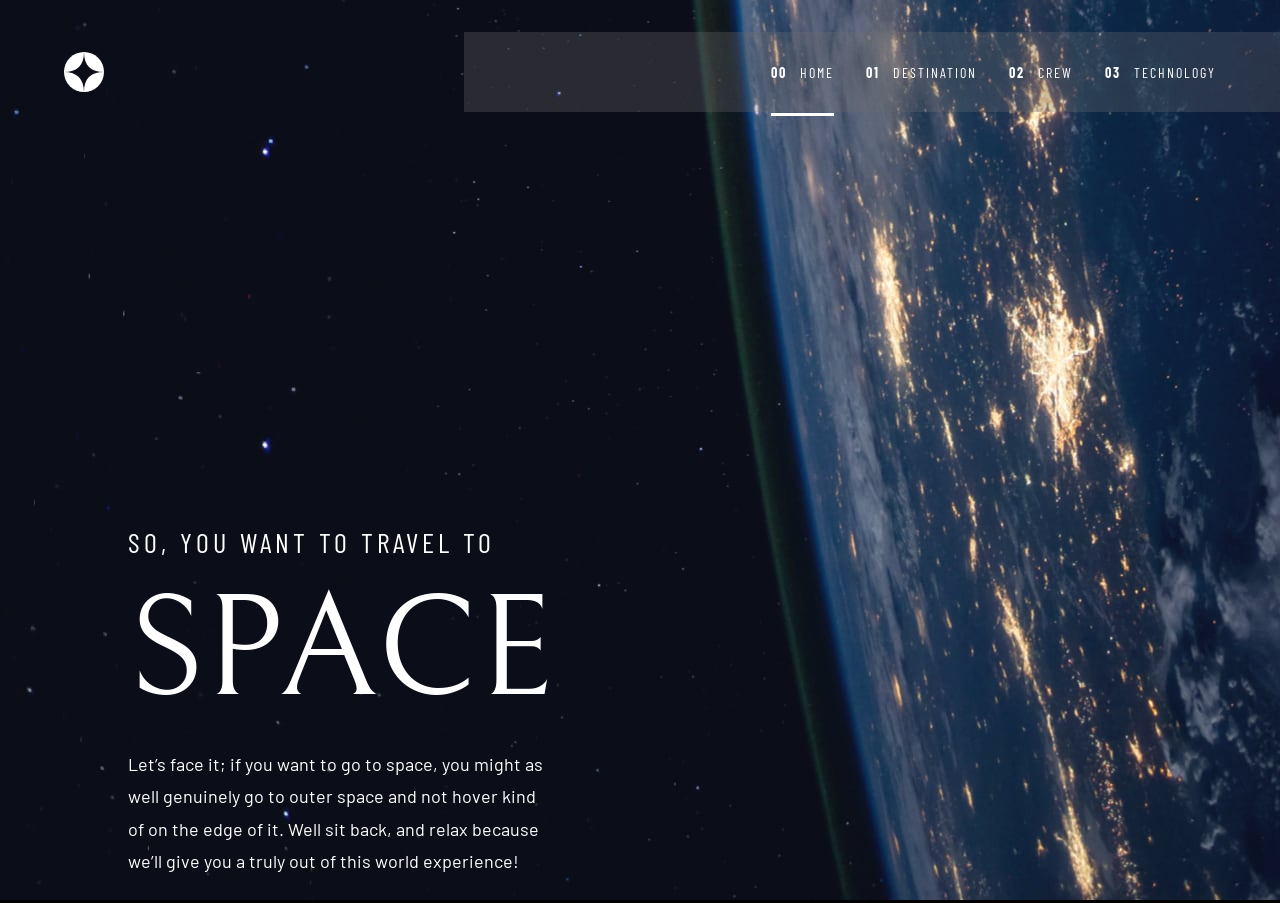
==== commit fd42902e: "test" ====
--- a/index.html
+++ b/index.html
@@ -18,19 +18,23 @@
 
     <header>
         <nav class="main-nav">
-            <a href="index.html" class="logo"><img
-                    src="Assets/space-tourism/space-tourism-website-main/starter-code/assets/shared/logo.svg"
-                    alt="Logo Space Tourism"></a>
+            <a href="index.html" class="logo">
+                <img src="Assets/space-tourism/space-tourism-website-main/starter-code/assets/shared/logo.svg"
+                    alt="Logo Space Tourism">
+            </a>
 
-            <bouton class="burger-bouton">
+            <input type="checkbox" id="menu-toggle" class="menu-toggle">
+
+            <label for="menu-toggle" class="burger-btn">
                 <img src="Assets/space-tourism/space-tourism-website-main/starter-code/assets/shared/icon-hamburger.svg"
-                    alt="">
-            </bouton>
+                    alt="Ouvrir le menu">
+            </label>
+
             <div class="mobile-menu">
-                <bouton class="close-bouton">
+                <label for="menu-toggle" class="close-btn">
                     <img src="Assets/space-tourism/space-tourism-website-main/starter-code/assets/shared/icon-close.svg"
-                        alt="">
-                </bouton>
+                        alt="Fermer le menu">
+                </label>
 
                 <ul class="mobile-nav-menu">
                     <li><a href="index.html" class="active"><span>00 </span>Home</a></li>
@@ -52,32 +56,18 @@
     <main class="home-main">
         <section class="home-intro">
             <div class="home-text">
-                <p class="home-title">So, you want to travel to</p>
+                <p>So, you want to travel to</p>
                 <h1>Space</h1>
-                <p class="home-description">Let’s face it; if you want to go to space, you might as well genuinely go to
-                    outer space and not
+                <p>Let’s face it; if you want to go to space, you might as well genuinely go to outer space and not
                     hover kind of on the edge of it. Well sit back, and relax because we’ll give you a truly out of this
                     world experience!
                 </p>
             </div>
 
-            <a href="destination-moon.html" class="explore-bouton">Explore</a>
+            <a href="destination-moon.html" class="explore-btn">Explore</a>
         </section>
     </main>
 
-    <script>
-        const burgerBouton = document.querySelector(".burger-bouton");
-        const closeBouton = document.querySelector(".close-bouton");
-        const mobileMenu = document.querySelector(".mobile-menu");
-
-        burgerBouton.addEventListener("click", function () {
-            mobileMenu.classList.add("open");
-        });
-
-        closeBouton.addEventListener("click", function () {
-            mobileMenu.classList.remove("open");
-        });
-    </script>
 
 </body>
 
--- a/Assets/css/style.css
+++ b/Assets/css/style.css
@@ -1,7 +1,7 @@
 body {
     min-height: 100vh;
-    background-color: black;
-    color: white;
+    background-color: #000000;
+    color: #ffffff;
     font-family: "Barlow", sans-serif;
 }
 
@@ -11,7 +11,7 @@
 }
 
 a {
-    color: inherit;
+    color: #ffffff;
     text-decoration: none;
 }
 
@@ -28,7 +28,7 @@
 }
 
 header {
-    padding-top: 30px;
+    padding-top: 2rem;
 }
 
 .main-nav {
@@ -40,7 +40,7 @@
 .logo img {
     width: 40px;
     height: 40px;
-    margin-left: 65px;
+    margin-left: 64px;
 }
 
 .nav-menu {
@@ -48,83 +48,96 @@
     justify-content: flex-end;
     align-items: center;
     padding: 2rem 4rem 2rem 3rem;
-    background: rgba(110, 110, 110, 0.5);
+    background: rgba(110, 110, 110, 0.3);
     gap: 2rem;
     font-family: "Barlow Condensed", sans-serif;
-    font-size: 15px;
-    width: 700px;
+    font-size: 16px;
+    width: 704px;
 }
 
 .nav-menu a {
-    font-size: 14px;
-    text-transform: uppercase;
-    letter-spacing: 3px;
+    font-size: 0.875rem;
+    text-transform: uppercase;
+    letter-spacing: 2px;
 }
 
 .nav-menu a span {
-    font-weight: bold;
-    margin-right: 10px;
+    font-weight: 700;
+    margin-right: 0.5rem;
 }
 
 .nav-menu a.active {
     padding-bottom: 2rem;
-    border-bottom: 3px solid white;
+    border-bottom: 3px solid #ffffff;
 }
 
 .home-main {
-    padding-top: 450px;
-    padding-left: 150px;
+    padding: 26rem 8rem 0;
 }
 
 .home-intro {
     display: flex;
     justify-content: flex-start;
     align-items: center;
-    gap: 800px;
+    gap: 48rem;
 }
 
 .home-text {
     width: 450px;
 }
 
-.home-title {
+.home-text p:first-child {
     font-family: "Barlow Condensed", sans-serif;
-    font-size: 30px;
-    margin-bottom: 20px;
-    letter-spacing: 3px;
-    text-transform: uppercase;
-}
-
-.home-description {
+    font-size: 28px;
+    margin-bottom: 1.5rem;
+    letter-spacing: 4px;
+    text-transform: uppercase;
+}
+
+.home-text p:last-child {
     font-family: "Barlow", sans-serif;
     font-size: 18px;
-    line-height: 1.5;
+    line-height: 1.8;
 }
 
 .home-text h1 {
     font-family: "Bellefair", serif;
     font-size: 144px;
-    text-transform: uppercase;
-}
-
-.explore-bouton {
+    font-weight: 400;
+    text-transform: uppercase;
+    margin: 0 0 24px 0;
+}
+
+.explore-btn {
     display: flex;
     justify-content: center;
     align-items: center;
-    width: 300px;
-    height: 300px;
+    width: 272px;
+    height: 272px;
     border-radius: 50%;
-    background-color: white;
-    color: black;
+    background-color: #ffffff;
+    color: #000000;
     font-family: "Bellefair", serif;
-    font-size: 35px;
-}
-
-.explore-bouton:hover {
-    box-shadow: 0 0 0 80px rgba(255, 255, 255, 0.12);
-}
-
-/* Destination */
+    font-size: 32px;
+    position: relative;
+    z-index: 1;
+}
+
+.explore-btn::after {
+    content: "";
+    position: absolute;
+    width: 400px;
+    height: 400px;
+    border-radius: 50%;
+    background: rgba(255, 255, 255, 0.12);
+    opacity: 0;
+    transition: opacity 0.3s ease;
+    z-index: -1;
+}
+
+.explore-btn:hover::after {
+    opacity: 1;
+}
 
 .destination {
     min-height: 100vh;
@@ -135,88 +148,92 @@
 }
 
 .destination-main {
-    padding-top: 100px;
-    padding-left: 150px;
+    padding: 6rem 8rem;
 }
 
 .destination-section h1 {
     font-family: "Barlow Condensed", sans-serif;
-    font-size: 30px;
-    text-transform: uppercase;
-    letter-spacing: 3px;
+    font-size: 28px;
+    text-transform: uppercase;
+    letter-spacing: 4px;
+    margin-bottom: 4rem;
 }
 
 .destination-section h1 span {
-    opacity: 0.5;
-    margin-right: 20px;
+    opacity: 0.4;
+    margin-right: 1rem;
 }
 
 .destination-content {
     display: flex;
     align-items: center;
-    gap: 250px;
-    margin-top: 150px;
+    gap: 15rem;
+    margin-top: 10rem;
 }
 
 .destination-image img {
-    width: 450px;
+    width: 445px;
 }
 
 .destination-text {
-    width: 450px;
+    width: 445px;
 }
 
 .destination-nav {
     display: flex;
-    gap: 30px;
+    gap: 2rem;
+    margin-bottom: 2.5rem;
 }
 
 .destination-nav a {
     font-family: "Barlow Condensed", sans-serif;
     font-size: 16px;
     text-transform: uppercase;
-    letter-spacing: 3px;
-    margin-bottom: 20px;
+    letter-spacing: 2px;
+    padding-bottom: 0.75rem;
 }
 
 .destination-nav a.active-planet {
-    border-bottom: 3px solid white;
-    padding-bottom: 5px;
+    border-bottom: 3px solid #ffffff;
 }
 
 .destination-text h2 {
     font-family: "Bellefair", serif;
     font-size: 100px;
-    text-transform: uppercase;
+    font-weight: 400;
+    text-transform: uppercase;
+    margin-bottom: 1rem;
 }
 
 .destination-text>p {
+    font-family: "Barlow", sans-serif;
     font-size: 18px;
-    line-height: 1.5;
-    margin-bottom: 30px;
+    line-height: 1.8;
+    color: #ffffff;
+    margin-bottom: 2.5rem;
 }
 
 .destination-infos {
     display: flex;
-    gap: 80px;
-    padding-top: 30px;
-    border-top: 1px solid rgba(255, 255, 255, 0.5);
-}
-
-.info-title {
+    gap: 4rem;
+    padding-top: 2rem;
+    border-top: 1px solid rgba(255, 255, 255, 0.2);
+}
+
+.destination-infos div p:first-child {
     font-family: "Barlow Condensed", sans-serif;
-    font-size: 20px;
-    text-transform: uppercase;
-    margin-bottom: 10px;
-}
-
-.info-value {
+    font-size: 14px;
+    text-transform: uppercase;
+    letter-spacing: 2px;
+    color: #ffffff;
+    margin-bottom: 0.75rem;
+}
+
+.destination-infos div p:last-child {
     font-family: "Bellefair", serif;
-    font-size: 30px;
-    text-transform: uppercase;
-}
-
-/* Crew */
+    font-size: 28px;
+    text-transform: uppercase;
+}
 
 .crew {
     min-height: 100vh;
@@ -227,22 +244,20 @@
 }
 
 .crew-main {
-    padding-left: 100px;
-    padding-right: 100px;
-    padding-top: 50px;
+    padding: 6rem 8rem 0;
 }
 
 .crew-section h1 {
     font-family: "Barlow Condensed", sans-serif;
-    font-size: 30px;
-    text-transform: uppercase;
-    letter-spacing: 3px;
-    margin-bottom: 60px;
+    font-size: 28px;
+    text-transform: uppercase;
+    letter-spacing: 4px;
+    margin-bottom: 4rem;
 }
 
 .crew-section h1 span {
-    opacity: 0.5;
-    margin-right: 20px;
+    opacity: 0.4;
+    margin-right: 1rem;
 }
 
 .crew-content {
@@ -252,11 +267,25 @@
 }
 
 .crew-text {
-    width: 550px;
-    min-height: 650px;
+    width: 540px;
+    min-height: 640px;
     display: flex;
     flex-direction: column;
-    justify-content: center;
+}
+
+.crew-nav {
+    display: flex;
+    gap: 1.5rem;
+    margin-top: auto;
+}
+
+.crew-nav a {
+    font-size: 2rem;
+    opacity: 0.4;
+}
+
+.crew-nav a.active-crew {
+    opacity: 1;
 }
 
 .crew-role {
@@ -264,41 +293,28 @@
     font-size: 32px;
     text-transform: uppercase;
     opacity: 0.5;
-    margin-bottom: 10px;
-    margin-top: 120px;
-}
-
-.crew-nav {
-    display: flex;
-    gap: 30px;
-    margin-top: auto;
-}
-
-.crew-nav a {
-    opacity: 0.1;
-    font-size: 40px;
-}
-
-.crew-nav a.active-crew {
-    opacity: 1;
+    margin-bottom: 1rem;
+    margin-top: 10rem;
 }
 
 .crew-text h2 {
     font-family: "Bellefair", serif;
-    font-size: 55px;
-    text-transform: uppercase;
-    margin-bottom: 30px;
+    font-size: 56px;
+    font-weight: 400;
+    text-transform: uppercase;
+    margin-bottom: 1.5rem;
 }
 
 .crew-description {
-    font-size: 20px;
+    font-family: "Barlow", sans-serif;
+    font-size: 18px;
+    line-height: 1.8;
+    color: #ffffff;
 }
 
 .crew-image img {
     height: 600px;
 }
-
-/* Technology */
 
 .technology {
     min-height: 100vh;
@@ -309,50 +325,49 @@
 }
 
 .technology-main {
-    padding-left: 80px;
-    padding-top: 120px;
+    padding: 6rem 0 0 8rem;
 }
 
 .technology-section h1 {
     font-family: "Barlow Condensed", sans-serif;
-    font-size: 30px;
-    text-transform: uppercase;
-    letter-spacing: 3px;
-    margin-bottom: 50px;
+    font-size: 28px;
+    text-transform: uppercase;
+    letter-spacing: 4px;
+    margin-bottom: 4rem;
 }
 
 .technology-section h1 span {
-    opacity: 0.5;
-    margin-right: 20px;
+    opacity: 0.4;
+    margin-right: 1rem;
 }
 
 .technology-content {
     display: flex;
     align-items: center;
-    gap: 80px;
+    gap: 4rem;
 }
 
 .technology-nav {
     display: flex;
     flex-direction: column;
-    gap: 40px;
+    gap: 2rem;
 }
 
 .technology-nav a {
-    display: flex;
-    font-family: "Bellefair", serif;
     width: 80px;
     height: 80px;
     border: 1px solid rgba(255, 255, 255, 0.3);
     border-radius: 50%;
+    display: flex;
     justify-content: center;
     align-items: center;
+    font-family: "Bellefair", serif;
     font-size: 32px;
 }
 
 .technology-nav a.active-technology {
-    background-color: white;
-    color: black;
+    background-color: #ffffff;
+    color: #000000;
 }
 
 .technology-text {
@@ -361,40 +376,48 @@
 
 .technology-subtitle {
     font-family: "Barlow Condensed", sans-serif;
-    font-size: 20px;
-    text-transform: uppercase;
-    letter-spacing: 3px;
-    margin-bottom: 20px;
+    font-size: 16px;
+    text-transform: uppercase;
+    letter-spacing: 2px;
+    color: #ffffff;
+    margin-bottom: 1rem;
 }
 
 .technology-text h2 {
     font-family: "Bellefair", serif;
     font-size: 56px;
-    text-transform: uppercase;
-    margin-bottom: 30px;
+    font-weight: 400;
+    text-transform: uppercase;
+    margin-bottom: 1.5rem;
 }
 
 .technology-description {
     font-family: "Barlow", sans-serif;
-    font-size: 20px;
-    line-height: 1.5;
+    font-size: 18px;
+    line-height: 1.8;
+    color: #ffffff;
 }
 
 .technology-image {
-    margin-left: 600px;
-}
-
-/* Burger Menu */
-
-.burger-bouton,
-.close-bouton,
-.mobile-menu {
+    margin-left: auto;
+}
+
+.technology-image img {
+    width: 600px;
+    height: auto;
+    display: block;
+}
+
+.menu-toggle,
+.burger-btn,
+.mobile-menu,
+.close-btn {
     display: none;
 }
 
-/* Tablette */
-
-@media (max-width: 750px) {
+/* Responsive Tab */
+
+@media (max-width: 770px) {
 
     header {
         padding-top: 0;
@@ -405,20 +428,19 @@
     }
 
     .logo img {
-        margin-left: 40px;
-        margin-top: 24px;
+        margin-left: 2rem;
+        margin-top: 1.5rem;
     }
 
     .nav-menu {
-        width: 300px;
-        padding: 24px 32px;
-        gap: 20px;
+        width: 32rem;
+        padding: 1.5rem 2rem;
+        gap: 1.25rem;
     }
 
     .nav-menu a {
-        font-size: 12px;
-        letter-spacing: 2px;
-        padding-bottom: 24px;
+        font-size: 0.7rem;
+        padding-bottom: 1.5rem;
     }
 
     .nav-menu a span {
@@ -430,113 +452,104 @@
     }
 
     .home-main {
-        padding-top: 120px;
-        padding-bottom: 1px;
+        padding: 7rem 2rem 3rem;
     }
 
     .home-intro {
         flex-direction: column;
         align-items: center;
-        gap: 80px;
+        gap: 4rem;
         text-align: center;
     }
 
     .home-text {
-        width: 520px;
-    }
-
-    .home-title {
-        font-size: 20px;
-        letter-spacing: 3px;
+        width: 100%;
+        max-width: 32rem;
+    }
+
+    .home-text p:first-child {
+        font-size: 1.25rem;
+        letter-spacing: 0.25rem;
     }
 
     .home-text h1 {
-        font-size: 120px;
-    }
-
-    .home-description {
-        font-size: 16px;
+        font-size: 8rem;
+    }
+
+    .home-text p:last-child {
+        font-size: 1rem;
         line-height: 1.8;
     }
 
-    .explore-bouton {
-        width: 240px;
-        height: 240px;
-        font-size: 28px;
-    }
-
-    .explore-bouton:hover {
-        box-shadow: 0 0 0 60px rgba(255, 255, 255, 0.12);
-    }
-
-    /* Destination */
+    .explore-btn {
+        width: 15rem;
+        height: 15rem;
+        font-size: 2rem;
+    }
+
+    .explore-btn::after {
+        width: 21rem;
+        height: 21rem;
+    }
 
     .destination {
         background-image: url("../space-tourism/space-tourism-website-main/starter-code/assets/destination/background-destination-tablet.jpg");
     }
 
     .destination-main {
-        padding-top: 50px;
-        padding-right: 50px;
-        padding-left: 50px;
+        padding: 2.5rem 2rem 3rem;
     }
 
     .destination-section h1 {
-        font-size: 20px;
-        margin-bottom: 40px;
+        font-size: 1.25rem;
+        margin-bottom: 2.5rem;
     }
 
     .destination-content {
         flex-direction: column;
-        gap: 50px;
-        margin-top: 50px;
+        gap: 3rem;
+        margin-top: 0;
         text-align: center;
     }
 
     .destination-image img {
-        width: 300px;
+        width: 18rem;
     }
 
     .destination-text {
-        width: 520px;
+        width: 100%;
+        max-width: 36rem;
     }
 
     .destination-nav {
         justify-content: center;
-        gap: 24px;
     }
 
     .destination-text h2 {
-        font-size: 80px;
+        font-size: 5rem;
     }
 
     .destination-text>p {
-        font-size: 16px;
+        font-size: 1rem;
         line-height: 1.8;
     }
 
     .destination-infos {
         justify-content: center;
-        gap: 60px;
-    }
-
-    .info-title {
-        font-size: 16px;
-    }
-
-    .info-value {
-        font-size: 28px;
-    }
-
-    /* Crew */
+        gap: 4rem;
+    }
 
     .crew {
         background-image: url("../space-tourism/space-tourism-website-main/starter-code/assets/crew/background-crew-tablet.jpg");
     }
 
+    .crew-main {
+        padding: 2.5rem 2rem 0;
+    }
+
     .crew-section h1 {
-        font-size: 20px;
-        margin-bottom: 40px;
+        font-size: 1.25rem;
+        margin-bottom: 2.5rem;
     }
 
     .crew-content {
@@ -546,61 +559,55 @@
     }
 
     .crew-text {
-        width: 520px;
+        width: 100%;
+        max-width: 32rem;
         min-height: auto;
-        justify-content: flex-start;
+        display: flex;
+        flex-direction: column;
+        align-items: center;
     }
 
     .crew-role {
-        font-size: 24px;
         margin-top: 0;
+        font-size: 1.5rem;
     }
 
     .crew-text h2 {
-        font-size: 40px;
-        margin-bottom: 20px;
+        font-size: 2.5rem;
     }
 
     .crew-description {
-        font-size: 16px;
-        line-height: 1.7;
+        font-size: 1rem;
+        line-height: 1.8;
+        max-width: 28rem;
     }
 
     .crew-nav {
-        justify-content: center;
-        gap: 20px;
-        margin-top: 30px;
-        margin-bottom: 40px;
-    }
-
-    .crew-nav a {
-        font-size: 30px;
+        margin-top: 2.5rem;
+        margin-bottom: 2.5rem;
     }
 
     .crew-image img {
-        height: 460px;
-    }
-
-    /* Technology */
+        height: 31rem;
+    }
 
     .technology {
         background-image: url("../space-tourism/space-tourism-website-main/starter-code/assets/technology/background-technology-tablet.jpg");
     }
 
     .technology-main {
-        padding-top: 40px;
-        padding-right: 60px;
+        padding: 2.5rem 0 3rem;
     }
 
     .technology-section h1 {
-        font-size: 20px;
-        margin-bottom: 40px;
-        padding-left: 40px;
+        font-size: 1.25rem;
+        margin-bottom: 2.5rem;
+        padding-left: 2rem;
     }
 
     .technology-content {
         flex-direction: column;
-        gap: 40px;
+        gap: 3rem;
     }
 
     .technology-image {
@@ -611,50 +618,49 @@
 
     .technology-image img {
         width: 100%;
-        height: 320px;
+        height: 20rem;
         object-fit: cover;
     }
 
     .technology-nav {
         order: 2;
         flex-direction: row;
-        gap: 20px;
+        gap: 1rem;
     }
 
     .technology-nav a {
-        width: 60px;
-        height: 60px;
-        font-size: 24px;
+        width: 3.5rem;
+        height: 3.5rem;
+        font-size: 1.4rem;
     }
 
     .technology-text {
         order: 3;
-        width: 520px;
+        width: 100%;
+        max-width: 32rem;
         text-align: center;
     }
 
     .technology-subtitle {
-        font-size: 16px;
-        margin-bottom: 16px;
+        font-size: 1rem;
     }
 
     .technology-text h2 {
-        font-size: 40px;
-        margin-bottom: 20px;
+        font-size: 2.5rem;
     }
 
     .technology-description {
-        font-size: 16px;
-        line-height: 1.7;
-    }
-}
-
-/* Mobile */
+        font-size: 1rem;
+        line-height: 1.8;
+    }
+}
+
+/* Responsive Mobile */
 
 @media (max-width: 375px) {
 
     header {
-        padding-top: 24px;
+        padding-top: 1.5rem;
     }
 
     .main-nav {
@@ -662,18 +668,22 @@
     }
 
     .logo img {
-        margin-left: 24px;
+        width: 2.5rem;
+        height: 2.5rem;
+        margin-left: 1.5rem;
         margin-top: 0;
     }
 
     .nav-menu {
-        display: none;
+        width: 18rem;
+        padding: 1.25rem 1rem;
+        gap: 0.75rem;
     }
 
     .nav-menu a {
-        font-size: 7px;
-        letter-spacing: 1px;
-        padding-bottom: 16px;
+        font-size: 0.45rem;
+        letter-spacing: 0.08rem;
+        padding-bottom: 1rem;
     }
 
     .nav-menu a span {
@@ -685,15 +695,13 @@
     }
 
     .home-main {
-        padding-top: 60px;
-        padding-right: 40px;
-        padding-left: 40px;
+        padding: 4rem 1.5rem 2rem;
     }
 
     .home-intro {
         flex-direction: column;
         align-items: center;
-        gap: 60px;
+        gap: 3rem;
         text-align: center;
     }
 
@@ -701,52 +709,56 @@
         width: 100%;
     }
 
-    .home-title {
-        font-size: 16px;
-        letter-spacing: 2px;
-        margin-bottom: 16px;
+    .home-text p:first-child {
+        font-size: 1rem;
+        letter-spacing: 0.15rem;
+        margin-bottom: 1rem;
     }
 
     .home-text h1 {
-        font-size: 80px;
-    }
-
-    .home-description {
-        font-size: 15px;
+        font-size: 5rem;
+        margin-bottom: 1rem;
+    }
+
+    .home-text p:last-child {
+        font-size: 0.95rem;
         line-height: 1.7;
     }
 
-    .explore-bouton {
-        width: 150px;
-        height: 150px;
-        font-size: 24px;
-    }
-
-    .explore-bouton:hover {
-        box-shadow: none;
-    }
-
-    /* Destination */
+    .explore-btn {
+        width: 9rem;
+        height: 9rem;
+        font-size: 1.5rem;
+    }
+
+    .explore-btn::after {
+        width: 13rem;
+        height: 13rem;
+    }
 
     .destination {
         background-image: url("../space-tourism/space-tourism-website-main/starter-code/assets/destination/background-destination-mobile.jpg");
     }
 
+    .destination-main {
+        padding: 2rem 1.5rem 3rem;
+    }
+
     .destination-section h1 {
-        font-size: 16px;
-        text-align: center;
-        margin-bottom: 30px;
+        font-size: 1rem;
+        text-align: center;
+        margin-bottom: 2rem;
     }
 
     .destination-content {
         flex-direction: column;
-        gap: 32px;
-        margin-top: 20px;
+        gap: 2rem;
+        margin-top: 0;
         text-align: center;
     }
 
     .destination-image img {
-        width: 170px;
+        width: 10.5rem;
         margin: 0 auto;
     }
 
@@ -756,53 +768,47 @@
 
     .destination-nav {
         justify-content: center;
-        gap: 16px;
+        gap: 1rem;
+        margin-bottom: 2rem;
     }
 
     .destination-nav a {
-        font-size: 14px;
-        letter-spacing: 2px;
+        font-size: 0.9rem;
+        padding-bottom: 0.5rem;
     }
 
     .destination-text h2 {
-        font-size: 56px;
+        font-size: 3.5rem;
     }
 
     .destination-text>p {
-        font-size: 15px;
+        font-size: 0.95rem;
         line-height: 1.7;
+        margin-bottom: 2rem;
     }
 
     .destination-infos {
         flex-direction: column;
-        gap: 24px;
-        text-align: center;
-    }
-
-    .info-title {
-        font-size: 14px;
-    }
-
-    .info-value {
-        font-size: 28px;
-    }
-
-    /* Crew */
+        gap: 2rem;
+        text-align: center;
+    }
+
+    .destination-infos div p:last-child {
+        font-size: 2rem;
+    }
 
     .crew {
         background-image: url("../space-tourism/space-tourism-website-main/starter-code/assets/crew/background-crew-mobile.jpg");
     }
 
     .crew-main {
-        padding-top: 30px;
-        padding-right: 30px;
-        padding-left: 30px;
+        padding: 2rem 1.5rem 0;
     }
 
     .crew-section h1 {
-        font-size: 16px;
-        text-align: center;
-        margin-bottom: 30px;
+        font-size: 1rem;
+        text-align: center;
+        margin-bottom: 2rem;
     }
 
     .crew-content {
@@ -814,173 +820,112 @@
     .crew-text {
         width: 100%;
         min-height: auto;
+        display: flex;
+        flex-direction: column;
+        align-items: center;
         order: 2;
     }
 
     .crew-role {
-        font-size: 18px;
         margin-top: 0;
+        font-size: 1rem;
+        margin-bottom: 0.5rem;
     }
 
     .crew-text h2 {
-        font-size: 32px;
-        margin-bottom: 16px;
+        font-size: 2rem;
+        margin-bottom: 1rem;
     }
 
     .crew-description {
-        font-size: 15px;
+        font-size: 0.95rem;
         line-height: 1.7;
     }
 
     .crew-nav {
-        justify-content: center;
-        gap: 16px;
-        margin-top: 24px;
-        margin-bottom: 24px;
+        margin-top: 2rem;
+        gap: 1rem;
     }
 
     .crew-nav a {
-        font-size: 28px;
+        font-size: 1.5rem;
     }
 
     .crew-image {
         order: 1;
-        margin-bottom: 24px;
+        width: 100%;
+        display: flex;
+        justify-content: center;
+        margin-bottom: 2rem;
     }
 
     .crew-image img {
-        height: 280px;
-    }
-
-    /* Technology */
+        height: 14rem;
+    }
 
     .technology {
         background-image: url("../space-tourism/space-tourism-website-main/starter-code/assets/technology/background-technology-mobile.jpg");
     }
 
     .technology-main {
-        padding-top: 30px;
-        padding-right: 1px;
-        padding-left: 1px;
+        padding: 2rem 0 3rem;
     }
 
     .technology-section h1 {
-        font-size: 16px;
-        text-align: center;
-        margin-bottom: 30px;
+        font-size: 1rem;
+        text-align: center;
+        margin-bottom: 2rem;
         padding-left: 0;
     }
 
     .technology-content {
         flex-direction: column;
-        gap: 30px;
+        gap: 2rem;
     }
 
     .technology-image {
         order: 1;
+        width: 100%;
         margin-left: 0;
-        width: 100%;
     }
 
     .technology-image img {
         width: 100%;
-        height: 180px;
+        height: 10.5rem;
         object-fit: cover;
     }
 
     .technology-nav {
         order: 2;
         flex-direction: row;
-        gap: 16px;
+        gap: 1rem;
     }
 
     .technology-nav a {
-        width: 42px;
-        height: 42px;
-        font-size: 18px;
+        width: 2.5rem;
+        height: 2.5rem;
+        font-size: 1rem;
     }
 
     .technology-text {
         order: 3;
         width: 100%;
-        max-width: 320px;
+        max-width: 20rem;
         text-align: center;
     }
 
     .technology-subtitle {
-        font-size: 14px;
-        margin-bottom: 12px;
+        font-size: 0.85rem;
+        margin-bottom: 0.75rem;
     }
 
     .technology-text h2 {
-        font-size: 32px;
-        margin-bottom: 16px;
+        font-size: 2rem;
+        margin-bottom: 1rem;
     }
 
     .technology-description {
-        font-size: 15px;
+        font-size: 0.95rem;
         line-height: 1.7;
     }
-
-    .burger-bouton {
-        display: block;
-        background: none;
-        border: none;
-        margin-right: 24px;
-        cursor: pointer;
-    }
-
-    .burger-bouton img,
-    .close-bouton img {
-        width: 24px;
-        height: 24px;
-        display: block;
-    }
-
-    .mobile-menu {
-        display: block;
-        position: fixed;
-        top: 0;
-        right: -100%;
-        width: 70%;
-        height: 100vh;
-        padding: 32px 24px;
-        background: rgba(20, 24, 44, 0.9);
-        backdrop-filter: blur(20px);
-        transition: right 0.3s ease;
-        z-index: 1000;
-    }
-
-    .mobile-menu.open {
-        right: 0;
-    }
-
-    .close-bouton {
-        display: block;
-        margin-left: auto;
-        margin-bottom: 48px;
-        background: none;
-        border: none;
-        cursor: pointer;
-    }
-
-    .mobile-nav-menu {
-        display: flex;
-        flex-direction: column;
-        gap: 32px;
-    }
-
-    .mobile-nav-menu a {
-        display: block;
-        width: 100%;
-        font-family: "Barlow Condensed", sans-serif;
-        font-size: 20px;
-        text-transform: uppercase;
-        letter-spacing: 2px;
-    }
-
-    .mobile-nav-menu a.active {
-        border-right: 2px solid white;
-
-    }
 }
